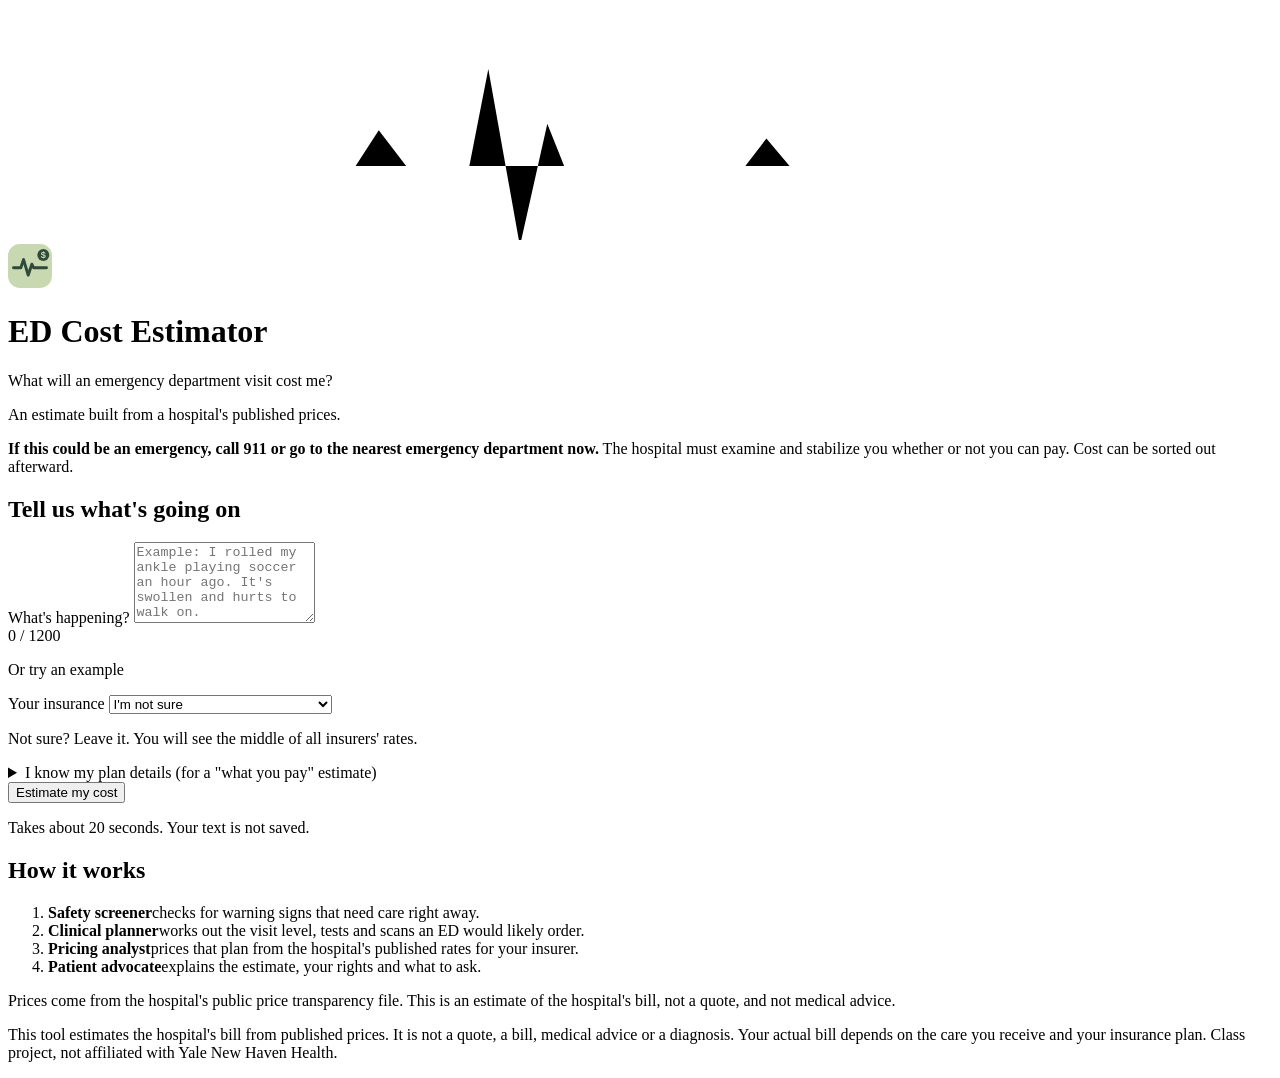
==== app/static/index.html @ 58cb7efd "ED Cost Estimator: MGT 409 final project A FastAPI + PydanticAI app that estimates the hospital bill" ====
<!doctype html>
<html lang="en">
<head>
  <meta charset="utf-8">
  <meta name="viewport" content="width=device-width, initial-scale=1">
  <title>ED Cost Estimator</title>
  <link rel="icon" href="data:image/svg+xml,%3Csvg xmlns='http://www.w3.org/2000/svg' viewBox='0 0 48 48'%3E%3Crect width='48' height='48' rx='13' fill='%232F4A3A'/%3E%3Cpath d='M6 26h8l3-9 5 17 4-12 2 4h14' fill='none' stroke='%23C8D9B2' stroke-width='3.2' stroke-linecap='round' stroke-linejoin='round'/%3E%3C/svg%3E">
  <link rel="stylesheet" href="/static/styles.css">
</head>
<body>
  <header class="hero">
    <svg class="hero-pulse" viewBox="0 0 1200 220" preserveAspectRatio="none" aria-hidden="true">
      <path d="M0 150 H330 l22 -34 l26 34 h60 l18 -92 l30 168 l26 -116 l16 40 H700 l20 -26 l22 26 H1200" />
    </svg>
    <div class="wrap hero-inner">
      <div class="brand">
        <svg class="logo" viewBox="0 0 48 48" width="44" height="44" aria-hidden="true">
          <rect width="48" height="48" rx="13" fill="#C8D9B2"/>
          <path d="M6 26h8l3-9 5 17 4-12 2 4h14" fill="none" stroke="#2F4A3A" stroke-width="3.2" stroke-linecap="round" stroke-linejoin="round"/>
          <circle cx="38.5" cy="12" r="6.5" fill="#2F4A3A"/>
          <text x="38.5" y="15.6" text-anchor="middle" font-size="10" font-weight="700" fill="#C8D9B2" font-family="-apple-system, Segoe UI, Arial, sans-serif">$</text>
        </svg>
        <h1>ED Cost Estimator</h1>
      </div>
      <p class="hero-title">What will an emergency department visit cost me?</p>
      <p class="tagline">An estimate built from a hospital's published prices.</p>
    </div>
  </header>

  <div class="wrap">
    <div class="always" role="note">
      <strong>If this could be an emergency, call 911 or go to the nearest emergency department now.</strong>
      The hospital must examine and stabilize you whether or not you can pay. Cost can be sorted out afterward.
    </div>
  </div>

  <main class="wrap layout">
    <section class="panel form-panel" aria-labelledby="form-title">
      <h2 id="form-title">Tell us what's going on</h2>
      <form id="form" novalidate>
        <div class="form-grid">
          <div class="form-col">
            <label for="complaint">What's happening?</label>
            <textarea id="complaint" name="complaint" rows="5" required
              placeholder="Example: I rolled my ankle playing soccer an hour ago. It's swollen and hurts to walk on."></textarea>
            <div class="row between"><span class="hint" id="count">0 / 1200</span></div>
            <p class="save-notice" id="save-notice" hidden><strong>Test version.</strong> What you type here is saved so the tool can be improved. Do not enter a name or anything else that identifies a real person.</p>
            <p class="label" id="examples-label">Or try an example</p>
            <div class="chips" id="examples" role="group" aria-labelledby="examples-label"></div>
          </div>

          <div class="form-col">
            <label for="insurer">Your insurance</label>
            <select id="insurer" name="insurer">
              <option value="">I'm not sure</option>
              <option value="no insurance">No insurance (I would pay myself)</option>
              <optgroup label="Insurers with rates at this hospital" id="insurer-list"></optgroup>
              <optgroup label="Other coverage">
                <option value="traditional Medicare">Traditional Medicare</option>
                <option value="Medicaid (HUSKY)">Medicaid (HUSKY)</option>
                <option value="__other__">Something else (type it)</option>
              </optgroup>
            </select>
            <input id="insurance" name="insurance" type="text" maxlength="200" autocomplete="off" hidden
              aria-label="Type your insurance" placeholder="Example: Blue Cross through my job">
            <p class="hint" id="insurer-hint">Not sure? Leave it. You will see the middle of all insurers' rates.</p>

            <details class="plan">
              <summary>I know my plan details <span class="optional">(for a "what you pay" estimate)</span></summary>
              <div class="grid2">
                <div>
                  <label for="copay">ED copay ($)</label>
                  <input id="copay" type="number" min="0" max="5000" step="1" inputmode="decimal" placeholder="250">
                </div>
                <div>
                  <label for="deductible">Deductible left this year ($)</label>
                  <input id="deductible" type="number" min="0" max="50000" step="1" inputmode="decimal" placeholder="1000">
                </div>
                <div>
                  <label for="coinsurance">Coinsurance (%)</label>
                  <input id="coinsurance" type="number" min="0" max="100" step="1" inputmode="decimal" placeholder="20">
                </div>
                <div>
                  <label for="oop">Out-of-pocket max left ($)</label>
                  <input id="oop" type="number" min="0" max="100000" step="1" inputmode="decimal" placeholder="4000">
                </div>
              </div>
              <p class="hint">These are on your insurance card or your insurer's website. Any you leave blank are treated as zero.</p>
            </details>

            <button id="submit" type="submit" class="primary">Estimate my cost</button>
            <p class="hint center" id="privacy-note">Takes about 20 seconds. Your text is not saved.</p>
          </div>
        </div>
      </form>
    </section>

    <section class="results" aria-live="polite" aria-busy="false" id="results">
      <div class="alert emergency" id="emergency" role="alert" hidden></div>
      <div class="alert error" id="error" role="alert" hidden></div>
      <div class="alert refused" id="refused" role="status" hidden></div>

      <div class="care-first" id="care-first" hidden>
        <h2>Care first. Cost can wait.</h2>
        <ul>
          <li><strong>The hospital must treat you.</strong> In an emergency it has to examine and stabilize you whether or not you can pay or have insurance.</li>
          <li><strong>The bill can be lowered afterward.</strong> Hospitals have financial assistance and interest-free payment plans. You can ask after you have been seen.</li>
          <li><strong>Insurance has to cover emergencies.</strong> With most private plans, emergency care is billed at in-network rates even at an out-of-network hospital.</li>
        </ul>
      </div>

      <div class="panel empty" id="empty">
        <h2>How it works</h2>
        <ol class="how">
          <li><strong>Safety screener</strong><span>checks for warning signs that need care right away.</span></li>
          <li><strong>Clinical planner</strong><span>works out the visit level, tests and scans an ED would likely order.</span></li>
          <li><strong>Pricing analyst</strong><span>prices that plan from the hospital's published rates for your insurer.</span></li>
          <li><strong>Patient advocate</strong><span>explains the estimate, your rights and what to ask.</span></li>
        </ol>
        <p class="hint">Prices come from the hospital's public price transparency file. This is an estimate of the hospital's bill, not a quote, and not medical advice.</p>
      </div>

      <div class="panel" id="timeline-panel" hidden>
        <h2>Agents at work</h2>
        <ol class="timeline" id="timeline"></ol>
      </div>

      <div id="answer" hidden>
        <div class="panel headline-panel">
          <p class="eyebrow" id="basis"></p>
          <p class="headline" id="headline"></p>
          <p class="headline-note" id="headline-note"></p>
          <div class="scenarios" id="scenarios"></div>
          <p class="hint" id="physician"></p>
        </div>

        <div class="panel">
          <h2>What this means</h2>
          <p id="summary"></p>
          <div class="grid2 ask">
            <div class="ask-card">
              <h3>Ask the front desk or billing staff</h3>
              <p class="hint">Registration, billing, and financial counselors can guide you on prices and insurance.</p>
              <ul id="questions-staff"></ul>
            </div>
            <div class="ask-card">
              <h3>Ask your doctor or nurse</h3>
              <p class="hint">They decide the care.</p>
              <ul id="questions-doctor"></ul>
            </div>
          </div>
        </div>

        <div class="panel more-panel">
          <h2>More detail</h2>
          <p class="hint">Open any of these if you want to see how the estimate was built.</p>
          <details class="more" id="admission-panel" hidden>
            <summary>If you are admitted or kept for observation</summary>
            <div class="more-body">
              <p id="if-admitted"></p>
              <div class="table-wrap"><table id="admission-table"></table></div>
              <div id="observation"></div>
            </div>
          </details>
          <details class="more">
            <summary>What could move the bill up or down</summary>
            <div class="more-body"><ul id="drivers"></ul></div>
          </details>
          <details class="more">
            <summary>Your rights</summary>
            <div class="more-body"><ul id="rights"></ul></div>
          </details>
          <details class="more">
            <summary>Every line of the estimate</summary>
            <div class="more-body">
              <p class="hint">Hospital bill only. "Expected" items are ordered for most patients with this problem; "possible" items are ordered for some.</p>
              <div class="table-wrap"><table id="lines"></table></div>
            </div>
          </details>
          <details class="more">
            <summary>How this was calculated</summary>
            <div class="more-body">
              <p id="basis-explanation"></p>
              <ul id="caveats"></ul>
              <h3>Assumptions</h3>
              <ul id="assumptions"></ul>
              <p class="hint" id="run-note" hidden></p>
            </div>
          </details>
          <details class="more" id="work">
            <summary>How the AI worked</summary>
            <div class="more-body" id="work-body"></div>
          </details>
        </div>
      </div>
    </section>
  </main>

  <footer class="wrap foot">
    <p>This tool estimates the hospital's bill from published prices. It is not a quote, a bill, medical advice or a diagnosis. Your actual bill depends on the care you receive and your insurance plan. Class project, not affiliated with Yale New Haven Health.</p>
    <p class="source" id="source" aria-live="polite"></p>
  </footer>

  <script src="/static/app.js"></script>
</body>
</html>
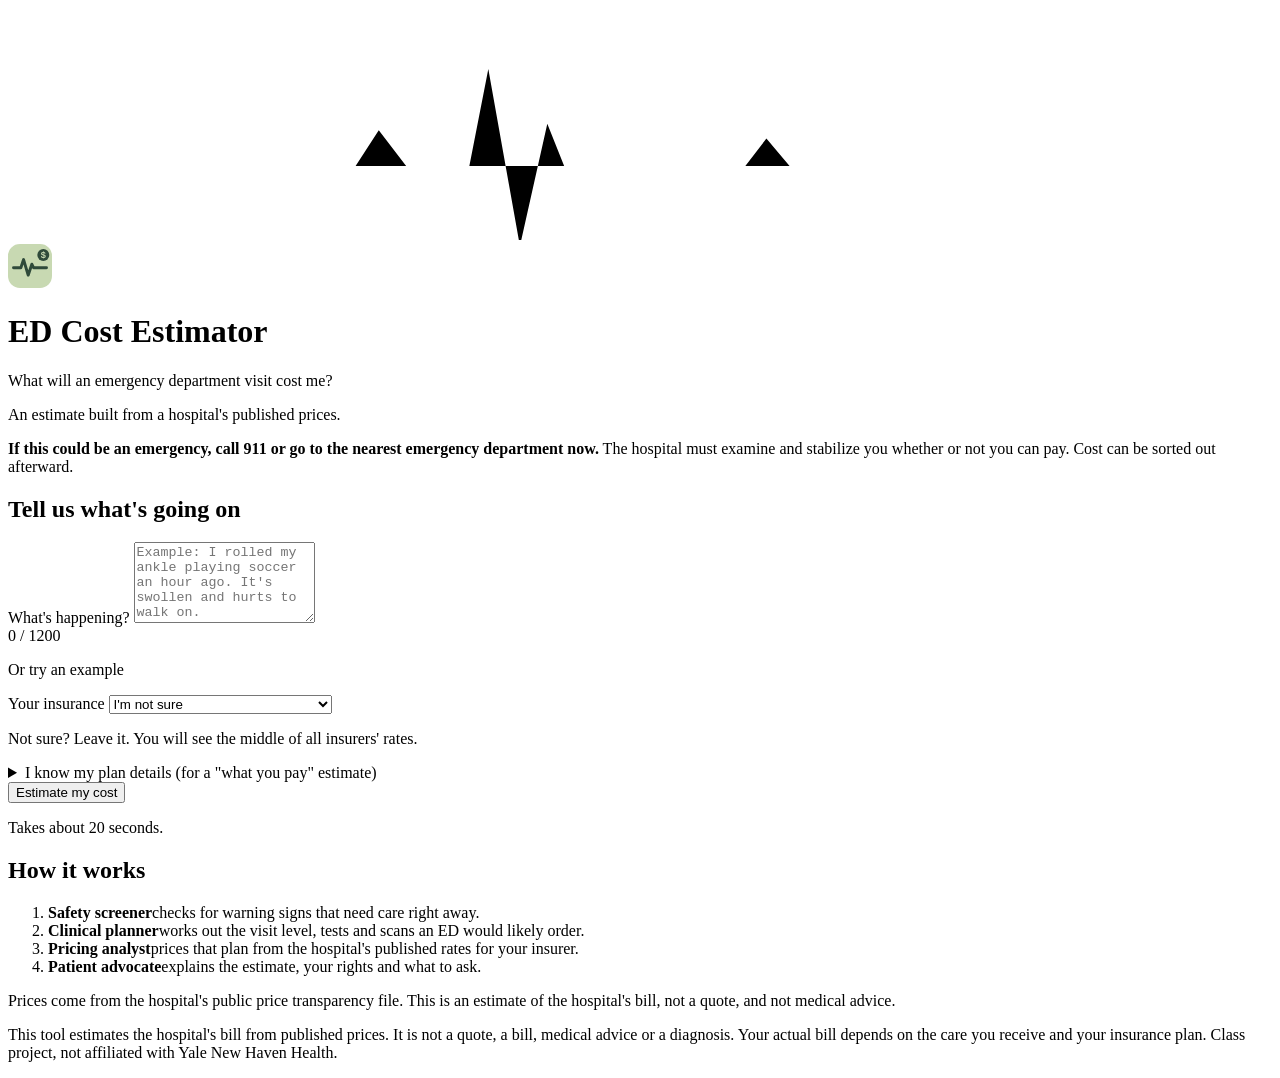
==== commit 2f9c562a: "Defend against instructions hidden in the data; blank plan details mean unknown Red team (scripts/re" ====
--- a/app/static/index.html
+++ b/app/static/index.html
@@ -44,7 +44,7 @@
             <textarea id="complaint" name="complaint" rows="5" required
               placeholder="Example: I rolled my ankle playing soccer an hour ago. It's swollen and hurts to walk on."></textarea>
             <div class="row between"><span class="hint" id="count">0 / 1200</span></div>
-            <p class="save-notice" id="save-notice" hidden><strong>Test version.</strong> What you type here is saved so the tool can be improved. Do not enter a name or anything else that identifies a real person.</p>
+            <p class="save-notice" id="save-notice" hidden></p>
             <p class="label" id="examples-label">Or try an example</p>
             <div class="chips" id="examples" role="group" aria-labelledby="examples-label"></div>
           </div>
@@ -85,11 +85,11 @@
                   <input id="oop" type="number" min="0" max="100000" step="1" inputmode="decimal" placeholder="4000">
                 </div>
               </div>
-              <p class="hint">These are on your insurance card or your insurer's website. Any you leave blank are treated as zero.</p>
+              <p class="hint">These are on your insurance card or your insurer's website. To see your own share, fill in the copay, deductible and coinsurance (enter 0 if your plan has none). A blank means unknown, not zero. The out-of-pocket max is optional.</p>
             </details>
 
             <button id="submit" type="submit" class="primary">Estimate my cost</button>
-            <p class="hint center" id="privacy-note">Takes about 20 seconds. Your text is not saved.</p>
+            <p class="hint center" id="privacy-note">Takes about 20 seconds.</p>
           </div>
         </div>
       </form>
@@ -134,6 +134,19 @@
           <p class="hint" id="physician"></p>
         </div>
 
+        <div class="panel receipt-panel">
+          <h2>What's in this estimate</h2>
+          <p class="hint" id="receipt-source"></p>
+          <div id="receipt"></div>
+          <details class="more receipt-codes">
+            <summary>Show billing codes and list prices</summary>
+            <div class="more-body">
+              <p class="hint">"Expected" items are ordered for most patients with this problem; "possible" items are ordered for some.</p>
+              <div class="table-wrap"><table id="lines"></table></div>
+            </div>
+          </details>
+        </div>
+
         <div class="panel">
           <h2>What this means</h2>
           <p id="summary"></p>
@@ -171,13 +184,6 @@
             <div class="more-body"><ul id="rights"></ul></div>
           </details>
           <details class="more">
-            <summary>Every line of the estimate</summary>
-            <div class="more-body">
-              <p class="hint">Hospital bill only. "Expected" items are ordered for most patients with this problem; "possible" items are ordered for some.</p>
-              <div class="table-wrap"><table id="lines"></table></div>
-            </div>
-          </details>
-          <details class="more">
             <summary>How this was calculated</summary>
             <div class="more-body">
               <p id="basis-explanation"></p>
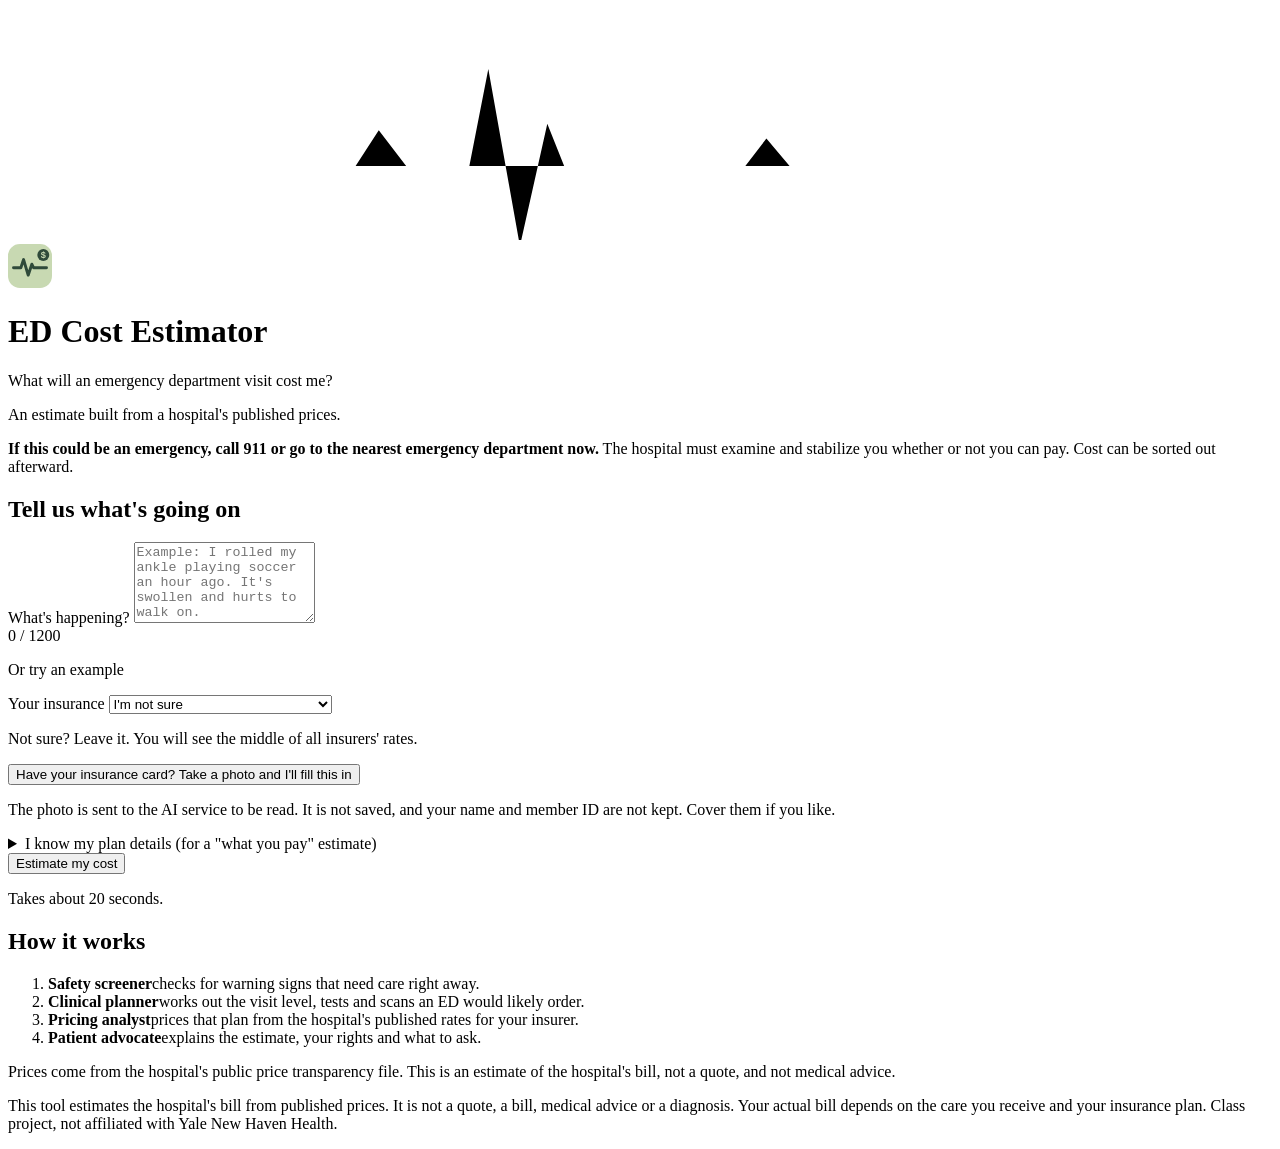
==== commit b78370d8: "Add an insurance-card reader; stop wording the estimate as a ceiling Card reader: a fifth agent outs" ====
--- a/app/static/index.html
+++ b/app/static/index.html
@@ -65,6 +65,13 @@
               aria-label="Type your insurance" placeholder="Example: Blue Cross through my job">
             <p class="hint" id="insurer-hint">Not sure? Leave it. You will see the middle of all insurers' rates.</p>
 
+            <div class="card-reader">
+              <button type="button" id="card-button" class="secondary">Have your insurance card? Take a photo and I'll fill this in</button>
+              <input type="file" id="card-file" accept="image/*" hidden aria-label="Photo of your insurance card">
+              <p class="hint" id="card-note">The photo is sent to the AI service to be read. It is not saved, and your name and member ID are not kept. Cover them if you like.</p>
+              <p class="card-result" id="card-result" role="status" hidden></p>
+            </div>
+
             <details class="plan">
               <summary>I know my plan details <span class="optional">(for a "what you pay" estimate)</span></summary>
               <div class="grid2">
